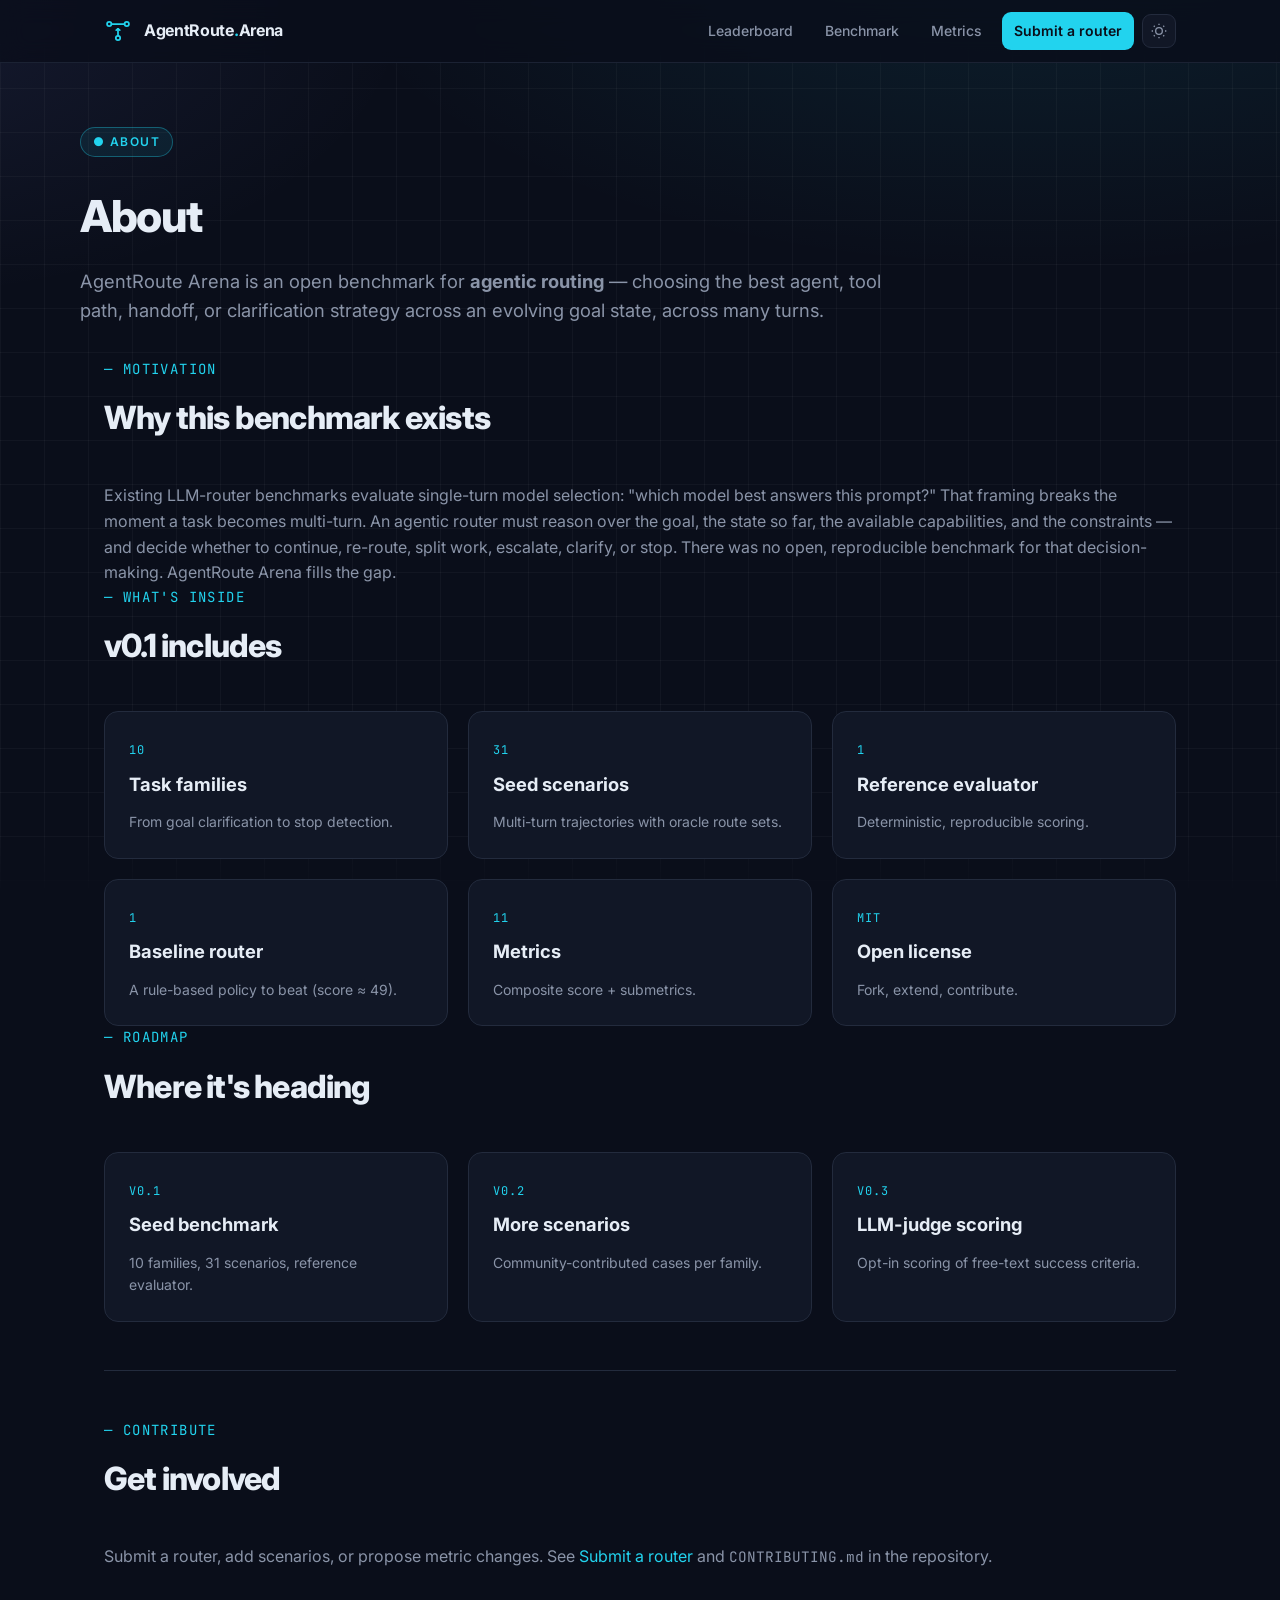
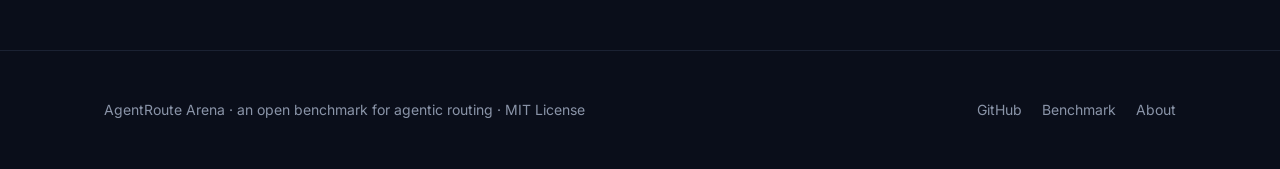
==== site/about.html @ e67cfc21 "Initial commit: AgentRoute Arena v0.1 — agentic routing benchmark" ====
<!DOCTYPE html>
<html lang="en" data-theme="dark">
<head>
<meta charset="UTF-8">
<meta name="viewport" content="width=device-width, initial-scale=1.0">
<title>About — AgentRoute Arena</title>
<link rel="preconnect" href="https://fonts.googleapis.com">
<link rel="preconnect" href="https://fonts.gstatic.com" crossorigin>
<link href="https://fonts.googleapis.com/css2?family=Inter:wght@400;500;600;700;800&family=JetBrains+Mono:wght@400;500;600&display=swap" rel="stylesheet">
<link rel="stylesheet" href="styles.css">
<link rel="icon" href="data:image/svg+xml,<svg xmlns='http://www.w3.org/2000/svg' viewBox='0 0 32 32'><circle cx='6' cy='8' r='3' fill='%2322d3ee'/><circle cx='26' cy='8' r='3' fill='%23818cf8'/><circle cx='16' cy='24' r='3' fill='%2322d3ee'/><path d='M9 8 L23 8 M16 11 L16 21' stroke='%23818cf8' stroke-width='2' fill='none'/></svg>">
</head>
<body>
<header class="site-header">
  <div class="inner">
    <a class="brand" href="index.html"><svg class="logo" viewBox="0 0 32 32" fill="none" stroke="currentColor" stroke-width="2" stroke-linecap="round" stroke-linejoin="round" aria-hidden="true"><circle cx="6" cy="8" r="2.5"/><circle cx="26" cy="8" r="2.5"/><circle cx="16" cy="24" r="2.5"/><path d="M8.5 8 L23.5 8"/><path d="M16 21.5 L16 13.5"/><path d="M14 15 L16 13.5 L18 15"/></svg><span class="name">AgentRoute<b>.</b>Arena</span></a>
    <nav class="nav">
      <a href="leaderboard.html">Leaderboard</a>
      <a href="benchmark.html">Benchmark</a>
      <a href="metrics.html">Metrics</a>
      <a href="submit.html" class="cta">Submit a router</a>
      <button class="theme-toggle" data-theme-toggle aria-label="Toggle theme"><svg width="16" height="16" viewBox="0 0 24 24" fill="none" stroke="currentColor" stroke-width="2"><circle cx="12" cy="12" r="5"/><path d="M12 1v2M12 21v2M4.2 4.2l1.4 1.4M18.4 18.4l1.4 1.4M1 12h2M21 12h2M4.2 19.8l1.4-1.4M18.4 5.6l1.4-1.4"/></svg></button>
    </nav>
  </div>
</header>

<main>
<section class="page-head container">
  <span class="eyebrow">● ABOUT</span>
  <h1>About</h1>
  <p>AgentRoute Arena is an open benchmark for <strong>agentic routing</strong> — choosing the best agent, tool path, handoff, or clarification strategy across an evolving goal state, across many turns.</p>
</section>

<section class="container">
  <div class="section-head"><span class="num">— MOTIVATION</span><h2>Why this benchmark exists</h2></div>
  <p class="text-muted">Existing LLM-router benchmarks evaluate single-turn model selection: "which model best answers this prompt?" That framing breaks the moment a task becomes multi-turn. An agentic router must reason over the goal, the state so far, the available capabilities, and the constraints — and decide whether to continue, re-route, split work, escalate, clarify, or stop. There was no open, reproducible benchmark for that decision-making. AgentRoute Arena fills the gap.</p>
</section>

<section class="container">
  <div class="section-head"><span class="num">— WHAT'S INSIDE</span><h2>v0.1 includes</h2></div>
  <div class="grid grid-3">
    <div class="card"><span class="k">10</span><h3>Task families</h3><p>From goal clarification to stop detection.</p></div>
    <div class="card"><span class="k">31</span><h3>Seed scenarios</h3><p>Multi-turn trajectories with oracle route sets.</p></div>
    <div class="card"><span class="k">1</span><h3>Reference evaluator</h3><p>Deterministic, reproducible scoring.</p></div>
    <div class="card"><span class="k">1</span><h3>Baseline router</h3><p>A rule-based policy to beat (score ≈ 49).</p></div>
    <div class="card"><span class="k">11</span><h3>Metrics</h3><p>Composite score + submetrics.</p></div>
    <div class="card"><span class="k">MIT</span><h3>Open license</h3><p>Fork, extend, contribute.</p></div>
  </div>
</section>

<section class="container">
  <div class="section-head"><span class="num">— ROADMAP</span><h2>Where it's heading</h2></div>
  <div class="grid grid-3">
    <div class="card"><span class="k">v0.1</span><h3>Seed benchmark</h3><p>10 families, 31 scenarios, reference evaluator.</p></div>
    <div class="card"><span class="k">v0.2</span><h3>More scenarios</h3><p>Community-contributed cases per family.</p></div>
    <div class="card"><span class="k">v0.3</span><h3>LLM-judge scoring</h3><p>Opt-in scoring of free-text success criteria.</p></div>
  </div>
</section>

<section class="container">
  <hr class="rule">
  <div class="section-head"><span class="num">— CONTRIBUTE</span><h2>Get involved</h2></div>
  <p class="text-muted">Submit a router, add scenarios, or propose metric changes. See <a href="submit.html" style="color:var(--accent)">Submit a router</a> and <code>CONTRIBUTING.md</code> in the repository.</p>
</section>
</main>

<footer class="site-footer">
  <div class="inner"><span class="muted">AgentRoute Arena · an open benchmark for agentic routing · MIT License</span><div style="display:flex;gap:var(--space-5)"><a href="https://github.com/agentroute/agentroute-arena">GitHub</a><a href="benchmark.html">Benchmark</a><a href="about.html">About</a></div></div>
</footer>
<script src="app.js"></script>
</body>
</html>
---- site/styles.css ----
/* AgentRoute Arena — design system */
:root {
  --font-body: 'Inter', -apple-system, BlinkMacSystemFont, 'Segoe UI', sans-serif;
  --font-display: 'Inter', -apple-system, BlinkMacSystemFont, 'Segoe UI', sans-serif;
  --font-mono: 'JetBrains Mono', ui-monospace, 'SF Mono', Menlo, monospace;

  /* Dark theme (default) */
  --bg: #0a0e1a;
  --bg-grad: radial-gradient(1200px 600px at 80% -10%, rgba(34, 211, 238, 0.10), transparent 60%),
             radial-gradient(900px 500px at -10% 0%, rgba(129, 140, 248, 0.10), transparent 60%);
  --surface: #111726;
  --surface-2: #161d2e;
  --border: #232b3d;
  --border-soft: #1b2233;
  --text: #e6edf6;
  --muted: #8a94a8;
  --faint: #5b6478;
  --accent: #22d3ee;
  --accent-strong: #06b6d4;
  --accent-2: #818cf8;
  --good: #34d399;
  --warn: #fbbf24;
  --bad: #f87171;
  --grid: rgba(255, 255, 255, 0.035);

  --radius: 14px;
  --radius-sm: 9px;
  --shadow: 0 1px 0 rgba(255,255,255,0.03) inset, 0 12px 40px -12px rgba(0,0,0,0.6);

  --text-xs: 0.75rem;
  --text-sm: 0.875rem;
  --text-base: 1rem;
  --text-lg: 1.15rem;
  --text-xl: 1.5rem;
  --text-2xl: 2rem;
  --text-3xl: 2.75rem;

  --space-1: 0.25rem; --space-2: 0.5rem; --space-3: 0.75rem; --space-4: 1rem;
  --space-5: 1.25rem; --space-6: 1.5rem; --space-8: 2rem; --space-10: 2.5rem;
  --space-12: 3rem; --space-16: 4rem; --space-20: 5rem; --space-24: 6rem;

  --content: 1120px;
}

[data-theme='light'] {
  --bg: #f6f7fa;
  --bg-grad: radial-gradient(1200px 600px at 80% -10%, rgba(8, 145, 178, 0.10), transparent 60%),
             radial-gradient(900px 500px at -10% 0%, rgba(99, 102, 241, 0.08), transparent 60%);
  --surface: #ffffff;
  --surface-2: #f1f3f8;
  --border: #e2e6ee;
  --border-soft: #eef1f6;
  --text: #0d1320;
  --muted: #5a6478;
  --faint: #97a0b0;
  --accent: #0891b2;
  --accent-strong: #0e7490;
  --accent-2: #6366f1;
  --grid: rgba(0, 0, 0, 0.035);
  --shadow: 0 1px 2px rgba(13, 19, 32, 0.04), 0 16px 40px -16px rgba(13, 19, 32, 0.18);
}

* { box-sizing: border-box; margin: 0; padding: 0; }

html { scroll-behavior: smooth; -webkit-text-size-adjust: 100%; }

body {
  font-family: var(--font-body);
  background: var(--bg);
  color: var(--text);
  line-height: 1.6;
  font-size: var(--text-base);
  -webkit-font-smoothing: antialiased;
  min-height: 100vh;
}

body::before {
  content: '';
  position: fixed; inset: 0; z-index: -2;
  background: var(--bg-grad), var(--bg);
}
body::after {
  content: '';
  position: fixed; inset: 0; z-index: -1;
  background-image:
    linear-gradient(var(--grid) 1px, transparent 1px),
    linear-gradient(90deg, var(--grid) 1px, transparent 1px);
  background-size: 44px 44px;
  mask: linear-gradient(180deg, transparent, #000 8%, #000 92%, transparent);
}

a { color: inherit; text-decoration: none; }
code, .mono { font-family: var(--font-mono); font-size: 0.9em; }

.container { max-width: var(--content); margin: 0 auto; padding: 0 var(--space-6); }

/* Header */
.site-header {
  position: sticky; top: 0; z-index: 50;
  backdrop-filter: blur(12px);
  background: color-mix(in srgb, var(--bg) 78%, transparent);
  border-bottom: 1px solid var(--border-soft);
}
.site-header .inner {
  max-width: var(--content); margin: 0 auto;
  display: flex; align-items: center; gap: var(--space-6);
  padding: var(--space-3) var(--space-6);
}
.brand { display: flex; align-items: center; gap: var(--space-3); font-weight: 700; letter-spacing: -0.02em; }
.brand .logo { width: 28px; height: 28px; color: var(--accent); flex: none; }
.brand .name { font-size: var(--text-base); }
.brand .name b { color: var(--accent); }
.nav { display: flex; gap: var(--space-2); margin-left: auto; align-items: center; }
.nav a {
  font-size: var(--text-sm); color: var(--muted); padding: var(--space-2) var(--space-3);
  border-radius: var(--radius-sm); transition: color .15s, background .15s; font-weight: 500;
}
.nav a:hover { color: var(--text); background: var(--surface-2); }
.nav a.active { color: var(--text); }
.nav .cta {
  color: var(--bg); background: var(--accent); font-weight: 600;
}
.nav .cta:hover { background: var(--accent-strong); color: var(--bg); }
.theme-toggle {
  width: 34px; height: 34px; display: grid; place-items: center; border-radius: var(--radius-sm);
  color: var(--muted); border: 1px solid var(--border); background: var(--surface); cursor: pointer;
}
.theme-toggle:hover { color: var(--text); }

@media (max-width: 760px) {
  .nav a:not(.cta):not(.icon) { display: none; }
}

/* Hero */
.hero { padding: var(--space-20) 0 var(--space-16); position: relative; overflow: hidden; }
.eyebrow {
  display: inline-flex; align-items: center; gap: var(--space-2);
  font-size: var(--text-xs); font-weight: 600; letter-spacing: 0.12em; text-transform: uppercase;
  color: var(--accent); border: 1px solid color-mix(in srgb, var(--accent) 35%, transparent);
  padding: var(--space-1) var(--space-3); border-radius: 999px; margin-bottom: var(--space-6);
  background: color-mix(in srgb, var(--accent) 8%, transparent);
}
.hero h1 {
  font-size: clamp(2.1rem, 6vw, var(--text-3xl)); line-height: 1.05; letter-spacing: -0.035em;
  font-weight: 800; max-width: 16ch; margin-bottom: var(--space-5);
}
.hero h1 .grad {
  background: linear-gradient(120deg, var(--accent), var(--accent-2));
  -webkit-background-clip: text; background-clip: text; color: transparent;
}
.hero p.lead { font-size: var(--text-lg); color: var(--muted); max-width: 62ch; margin-bottom: var(--space-8); }
.hero .cta-row { display: flex; flex-wrap: wrap; gap: var(--space-3); }
.btn {
  display: inline-flex; align-items: center; gap: var(--space-2);
  padding: var(--space-3) var(--space-5); border-radius: var(--radius-sm); font-weight: 600; font-size: var(--text-sm);
  transition: transform .12s, background .15s, border-color .15s;
}
.btn.primary { background: var(--accent); color: var(--bg); }
.btn.primary:hover { background: var(--accent-strong); }
.btn.ghost { border: 1px solid var(--border); color: var(--text); background: var(--surface); }
.btn.ghost:hover { border-color: var(--accent); color: var(--accent); }
.btn:active { transform: translateY(1px); }

.hero-diagram { position: absolute; right: -4%; top: 50%; transform: translateY(-50%); opacity: 0.5; pointer-events: none; width: 520px; }
@media (max-width: 1000px) { .hero-diagram { display: none; } }

/* Sections */
section { padding: var(--space-16) 0; }
.section-head { margin-bottom: var(--space-10); }
.section-head h2 { font-size: var(--text-2xl); letter-spacing: -0.025em; font-weight: 800; margin-bottom: var(--space-3); }
.section-head p { color: var(--muted); max-width: 65ch; font-size: var(--text-lg); }
.section-head .num { color: var(--accent); font-family: var(--font-mono); font-size: var(--text-sm); display: block; margin-bottom: var(--space-3); letter-spacing: 0.1em; }

/* Comparison */
.compare {
  display: grid; grid-template-columns: 1fr 1fr; gap: 1px; background: var(--border);
  border: 1px solid var(--border); border-radius: var(--radius); overflow: hidden;
}
.compare .col { background: var(--surface); padding: var(--space-8); }
.compare .col h3 { font-size: var(--text-lg); margin-bottom: var(--space-2); font-weight: 700; }
.compare .col .tag { font-size: var(--text-xs); font-family: var(--font-mono); color: var(--muted); margin-bottom: var(--space-6); letter-spacing: 0.08em; text-transform: uppercase; }
.compare ul { list-style: none; display: flex; flex-direction: column; gap: var(--space-3); }
.compare li { display: flex; gap: var(--space-3); font-size: var(--text-sm); color: var(--muted); }
.compare li .dot { color: var(--accent); flex: none; }
.compare .col.llm { border-top: 3px solid var(--faint); }
.compare .col.agentic { border-top: 3px solid var(--accent); background: var(--surface-2); }
.compare .col.agentic li .dot { color: var(--accent); }
@media (max-width: 760px) { .compare { grid-template-columns: 1fr; } }

/* Pillars */
.pillars { display: grid; grid-template-columns: repeat(5, 1fr); gap: var(--space-4); }
.pillar { background: var(--surface); border: 1px solid var(--border); border-radius: var(--radius); padding: var(--space-6); }
.pillar .ic { color: var(--accent); margin-bottom: var(--space-3); }
.pillar h4 { font-size: var(--text-base); margin-bottom: var(--space-2); }
.pillar p { font-size: var(--text-sm); color: var(--muted); }
@media (max-width: 920px) { .pillars { grid-template-columns: repeat(2, 1fr); } }
@media (max-width: 520px) { .pillars { grid-template-columns: 1fr; } }

/* Cards grid */
.grid { display: grid; gap: var(--space-5); }
.grid-3 { grid-template-columns: repeat(3, 1fr); }
.grid-4 { grid-template-columns: repeat(4, 1fr); }
@media (max-width: 920px) { .grid-3, .grid-4 { grid-template-columns: 1fr 1fr; } }
@media (max-width: 560px) { .grid-3, .grid-4 { grid-template-columns: 1fr; } }

.card { background: var(--surface); border: 1px solid var(--border); border-radius: var(--radius); padding: var(--space-6); transition: border-color .15s, transform .15s; }
.card:hover { border-color: var(--accent); transform: translateY(-2px); }
.card .k { font-size: var(--text-xs); font-family: var(--font-mono); color: var(--accent); letter-spacing: 0.08em; text-transform: uppercase; }
.card h3 { font-size: var(--text-lg); margin: var(--space-2) 0 var(--space-3); font-weight: 700; }
.card p { font-size: var(--text-sm); color: var(--muted); }
.card .meta { margin-top: var(--space-4); display: flex; gap: var(--space-2); flex-wrap: wrap; }
.tag-chip { font-size: var(--text-xs); font-family: var(--font-mono); color: var(--muted); background: var(--surface-2); border: 1px solid var(--border); padding: 2px var(--space-2); border-radius: var(--radius-sm); }

/* Stats */
.stats { display: grid; grid-template-columns: repeat(4, 1fr); gap: var(--space-6); padding: var(--space-10) 0; border-block: 1px solid var(--border); }
.stat .v { font-size: var(--text-3xl); font-weight: 800; letter-spacing: -0.03em; }
.stat .v .unit { color: var(--accent); }
.stat .l { font-size: var(--text-sm); color: var(--muted); margin-top: var(--space-1); }
@media (max-width: 760px) { .stats { grid-template-columns: repeat(2, 1fr); } }

/* Leaderboard table */
.table-wrap { background: var(--surface); border: 1px solid var(--border); border-radius: var(--radius); overflow: hidden; }
.table-wrap.scroll { overflow-x: auto; }
table.lb { width: 100%; min-width: 760px; border-collapse: collapse; font-size: var(--text-sm); }
table.lb th, table.lb td { padding: var(--space-4) var(--space-4); text-align: left; white-space: nowrap; }
table.lb thead th { font-size: var(--text-xs); text-transform: uppercase; letter-spacing: 0.08em; color: var(--muted); font-weight: 600; border-bottom: 1px solid var(--border); background: var(--surface-2); cursor: pointer; user-select: none; }
table.lb tbody tr { border-bottom: 1px solid var(--border-soft); transition: background .12s; }
table.lb tbody tr:last-child { border-bottom: none; }
table.lb tbody tr:hover { background: var(--surface-2); }
table.lb td.score { font-family: var(--font-mono); font-weight: 700; }
table.lb .rank { color: var(--faint); font-family: var(--font-mono); width: 40px; }
table.lb .rank.top { color: var(--accent); }
table.lb .badge { font-size: var(--text-xs); font-family: var(--font-mono); padding: 2px var(--space-2); border-radius: 999px; border: 1px solid var(--border); color: var(--muted); }
table.lb .badge.baseline { color: var(--warn); border-color: color-mix(in srgb, var(--warn) 40%, transparent); }
table.lb .bar { height: 6px; background: var(--surface-2); border-radius: 999px; overflow: hidden; min-width: 64px; }
table.lb .bar > i { display: block; height: 100%; background: linear-gradient(90deg, var(--accent), var(--accent-2)); border-radius: 999px; }
.note { font-size: var(--text-sm); color: var(--muted); margin-top: var(--space-4); }
.note .pill { color: var(--warn); }

@media (max-width: 760px) {
  table.lb th:nth-child(n+5), table.lb td:nth-child(n+5) { display: none; }
}

/* Metric bars */
.metric-row { display: grid; grid-template-columns: 1fr auto 1fr; gap: var(--space-4); align-items: center; padding: var(--space-3) 0; border-bottom: 1px solid var(--border-soft); }
.metric-row .name { font-weight: 600; font-size: var(--text-sm); }
.metric-row .desc { font-size: var(--text-xs); color: var(--muted); }
.metric-row .val { font-family: var(--font-mono); font-weight: 700; min-width: 56px; text-align: right; }
.metric-row .track { height: 6px; background: var(--surface-2); border-radius: 999px; overflow: hidden; }
.metric-row .track > i { display: block; height: 100%; background: linear-gradient(90deg, var(--accent), var(--accent-2)); border-radius: 999px; }

/* Scenario sample */
pre.code {
  background: var(--surface); border: 1px solid var(--border); border-radius: var(--radius);
  padding: var(--space-6); overflow-x: auto; font-family: var(--font-mono); font-size: var(--text-sm);
  line-height: 1.7; color: var(--text);
}
pre.code .k { color: var(--accent-2); }
pre.code .s { color: var(--good); }
pre.code .c { color: var(--faint); }
pre.code .ky { color: var(--accent); }

/* Steps */
ol.steps { list-style: none; counter-reset: s; display: flex; flex-direction: column; gap: var(--space-6); }
ol.steps li { counter-increment: s; display: grid; grid-template-columns: 48px 1fr; gap: var(--space-5); align-items: start; }
ol.steps li::before { content: counter(s); width: 32px; height: 32px; display: grid; place-items: center; border-radius: 999px; background: var(--surface-2); border: 1px solid var(--border); color: var(--accent); font-family: var(--font-mono); font-weight: 700; font-size: var(--text-sm); }
ol.steps h3 { font-size: var(--text-base); margin-bottom: var(--space-1); }
ol.steps p { font-size: var(--text-sm); color: var(--muted); }
ol.steps code { background: var(--surface-2); padding: 1px 6px; border-radius: 4px; border: 1px solid var(--border); }

/* Footer */
.site-footer { border-top: 1px solid var(--border-soft); padding: var(--space-12) 0; margin-top: var(--space-20); }
.site-footer .inner { max-width: var(--content); margin: 0 auto; padding: 0 var(--space-6); display: flex; flex-wrap: wrap; gap: var(--space-6); align-items: center; justify-content: space-between; }
.site-footer .muted { color: var(--muted); font-size: var(--text-sm); }
.site-footer a { color: var(--muted); font-size: var(--text-sm); }
.site-footer a:hover { color: var(--accent); }

/* Page header (interior) */
.page-head { padding: var(--space-16) 0 var(--space-8); }
.page-head h1 { font-size: var(--text-3xl); letter-spacing: -0.03em; font-weight: 800; margin-bottom: var(--space-4); }
.page-head p { color: var(--muted); max-width: 70ch; font-size: var(--text-lg); }

.text-muted { color: var(--muted); }
.mono-sm { font-family: var(--font-mono); font-size: var(--text-sm); }
hr.rule { border: none; border-top: 1px solid var(--border); margin: var(--space-12) 0; }
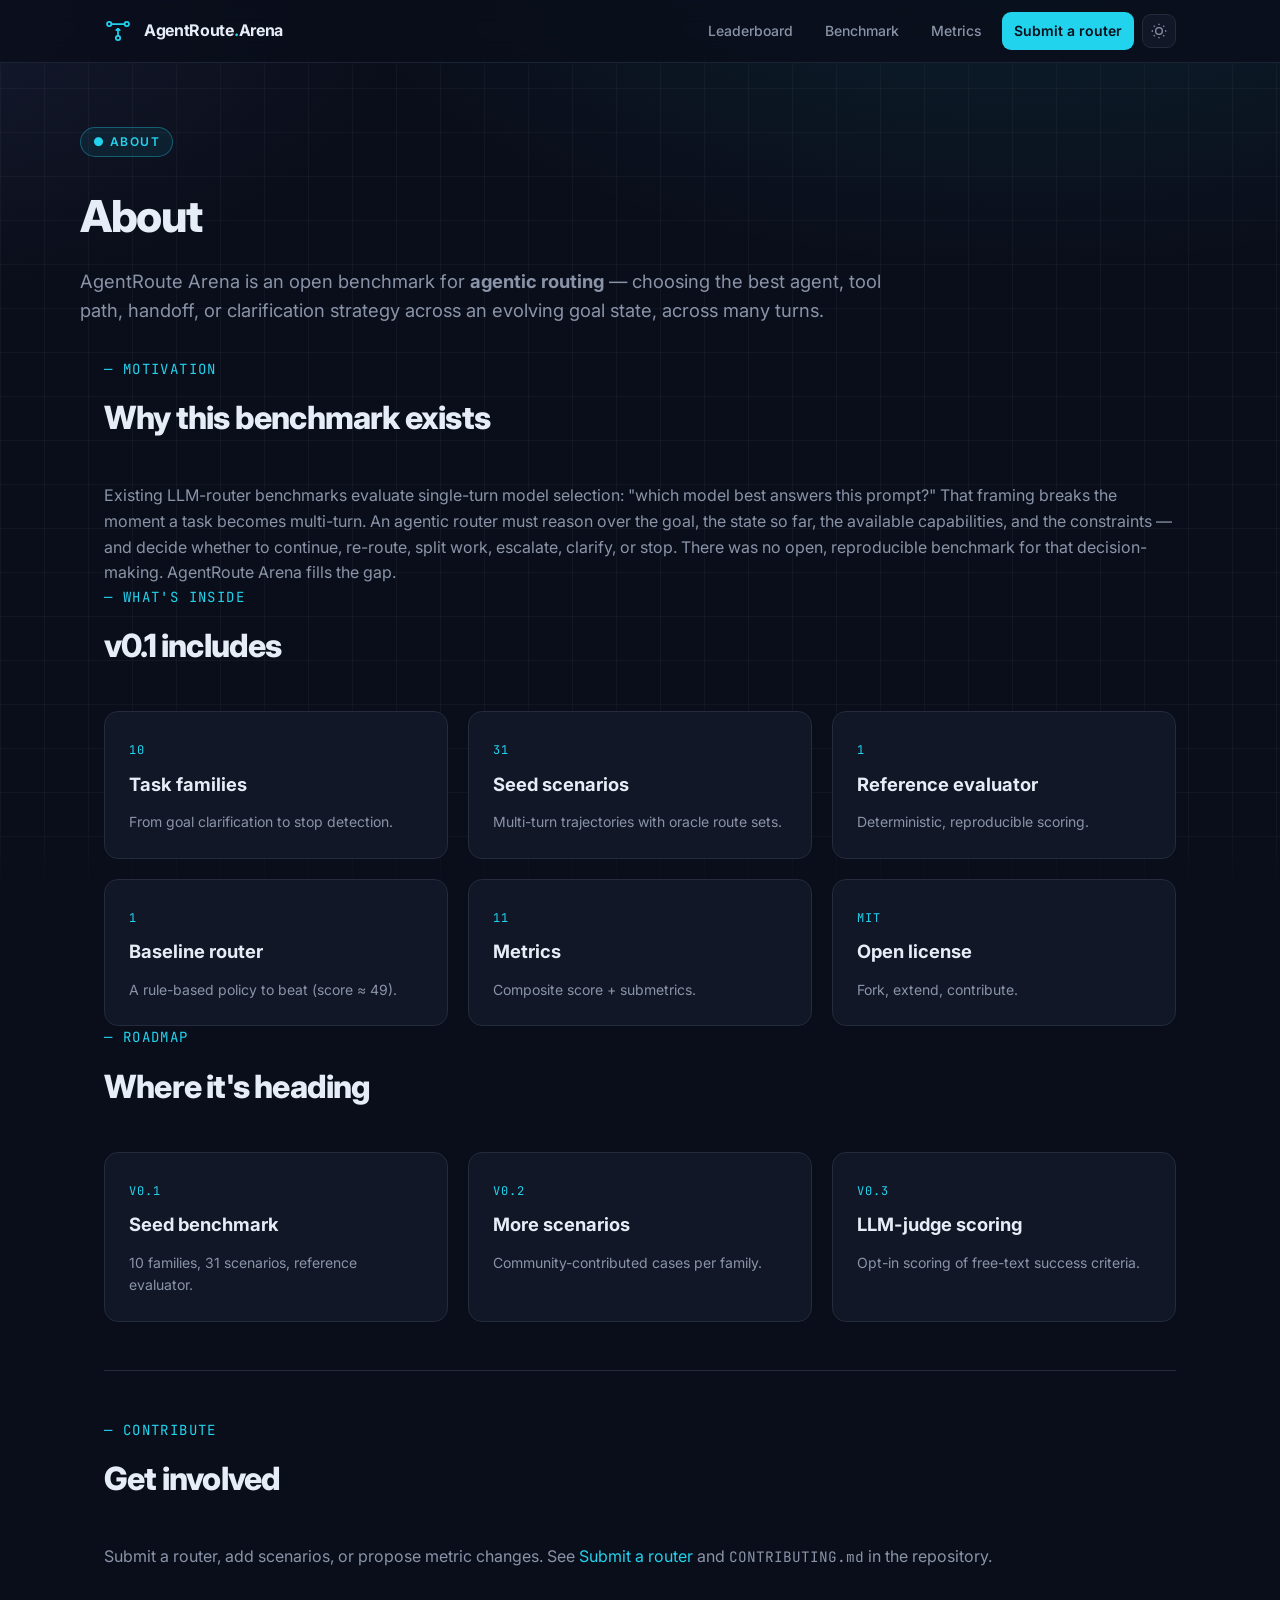
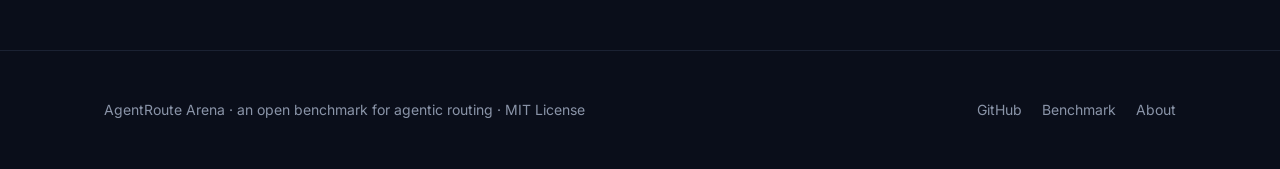
==== commit 0cea0d41: "Point site links to shantanugg/agentroutearea" ====
--- a/site/about.html
+++ b/site/about.html
@@ -65,7 +65,7 @@
 </main>
 
 <footer class="site-footer">
-  <div class="inner"><span class="muted">AgentRoute Arena · an open benchmark for agentic routing · MIT License</span><div style="display:flex;gap:var(--space-5)"><a href="https://github.com/agentroute/agentroute-arena">GitHub</a><a href="benchmark.html">Benchmark</a><a href="about.html">About</a></div></div>
+  <div class="inner"><span class="muted">AgentRoute Arena · an open benchmark for agentic routing · MIT License</span><div style="display:flex;gap:var(--space-5)"><a href="https://github.com/shantanugg/agentroutearea">GitHub</a><a href="benchmark.html">Benchmark</a><a href="about.html">About</a></div></div>
 </footer>
 <script src="app.js"></script>
 </body>
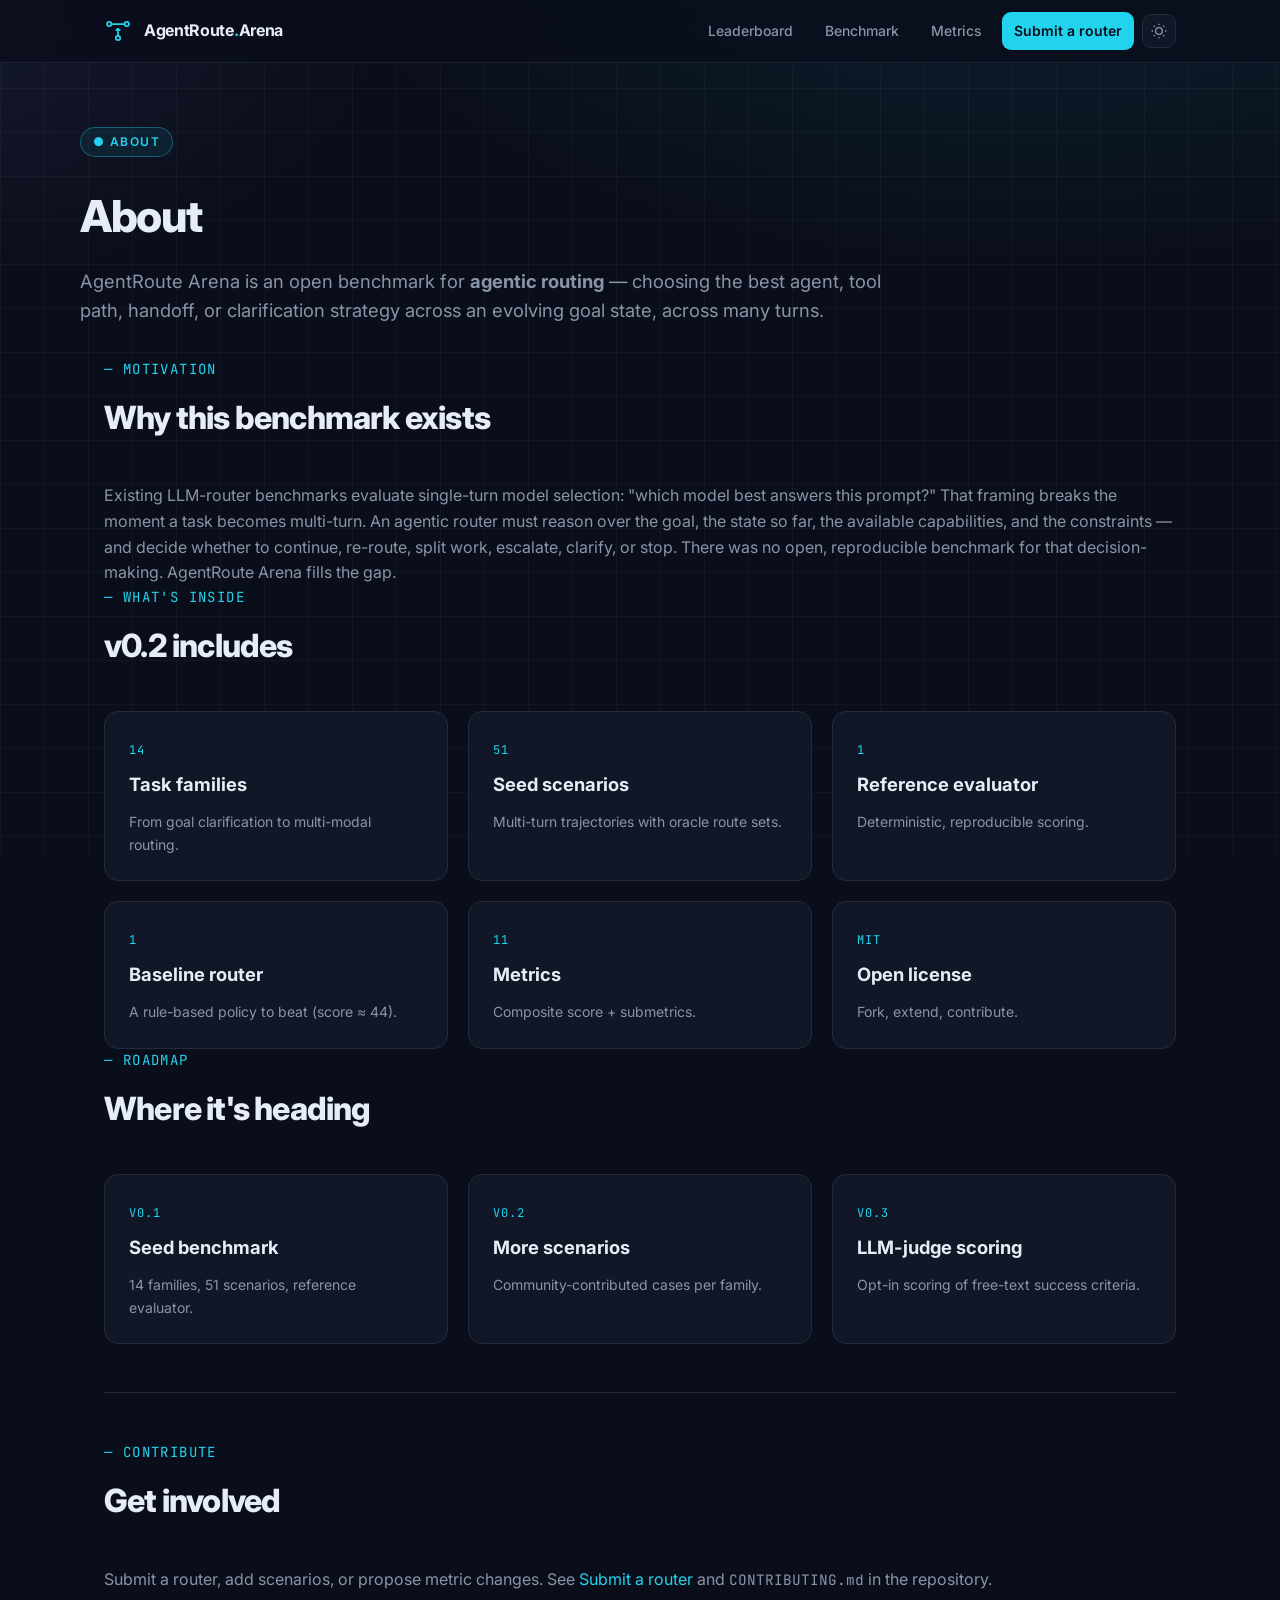
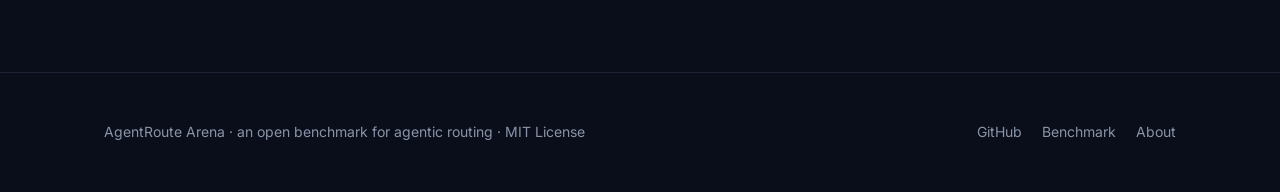
==== commit b1bad96c: "Add 20 test scenarios: 4 new families (context_retrieval, verification, capability_escalation, multi" ====
--- a/site/about.html
+++ b/site/about.html
@@ -37,12 +37,12 @@
 </section>
 
 <section class="container">
-  <div class="section-head"><span class="num">— WHAT'S INSIDE</span><h2>v0.1 includes</h2></div>
+  <div class="section-head"><span class="num">— WHAT'S INSIDE</span><h2>v0.2 includes</h2></div>
   <div class="grid grid-3">
-    <div class="card"><span class="k">10</span><h3>Task families</h3><p>From goal clarification to stop detection.</p></div>
-    <div class="card"><span class="k">31</span><h3>Seed scenarios</h3><p>Multi-turn trajectories with oracle route sets.</p></div>
+    <div class="card"><span class="k">14</span><h3>Task families</h3><p>From goal clarification to multi-modal routing.</p></div>
+    <div class="card"><span class="k">51</span><h3>Seed scenarios</h3><p>Multi-turn trajectories with oracle route sets.</p></div>
     <div class="card"><span class="k">1</span><h3>Reference evaluator</h3><p>Deterministic, reproducible scoring.</p></div>
-    <div class="card"><span class="k">1</span><h3>Baseline router</h3><p>A rule-based policy to beat (score ≈ 49).</p></div>
+    <div class="card"><span class="k">1</span><h3>Baseline router</h3><p>A rule-based policy to beat (score ≈ 44).</p></div>
     <div class="card"><span class="k">11</span><h3>Metrics</h3><p>Composite score + submetrics.</p></div>
     <div class="card"><span class="k">MIT</span><h3>Open license</h3><p>Fork, extend, contribute.</p></div>
   </div>
@@ -51,7 +51,7 @@
 <section class="container">
   <div class="section-head"><span class="num">— ROADMAP</span><h2>Where it's heading</h2></div>
   <div class="grid grid-3">
-    <div class="card"><span class="k">v0.1</span><h3>Seed benchmark</h3><p>10 families, 31 scenarios, reference evaluator.</p></div>
+    <div class="card"><span class="k">v0.1</span><h3>Seed benchmark</h3><p>14 families, 51 scenarios, reference evaluator.</p></div>
     <div class="card"><span class="k">v0.2</span><h3>More scenarios</h3><p>Community-contributed cases per family.</p></div>
     <div class="card"><span class="k">v0.3</span><h3>LLM-judge scoring</h3><p>Opt-in scoring of free-text success criteria.</p></div>
   </div>
@@ -65,7 +65,7 @@
 </main>
 
 <footer class="site-footer">
-  <div class="inner"><span class="muted">AgentRoute Arena · an open benchmark for agentic routing · MIT License</span><div style="display:flex;gap:var(--space-5)"><a href="https://github.com/shantanugg/agentroutearea">GitHub</a><a href="benchmark.html">Benchmark</a><a href="about.html">About</a></div></div>
+  <div class="inner"><span class="muted">AgentRoute Arena · an open benchmark for agentic routing · MIT License</span><div style="display:flex;gap:var(--space-5)"><a href="https://github.com/shantanugg/agentroutearena">GitHub</a><a href="benchmark.html">Benchmark</a><a href="about.html">About</a></div></div>
 </footer>
 <script src="app.js"></script>
 </body>
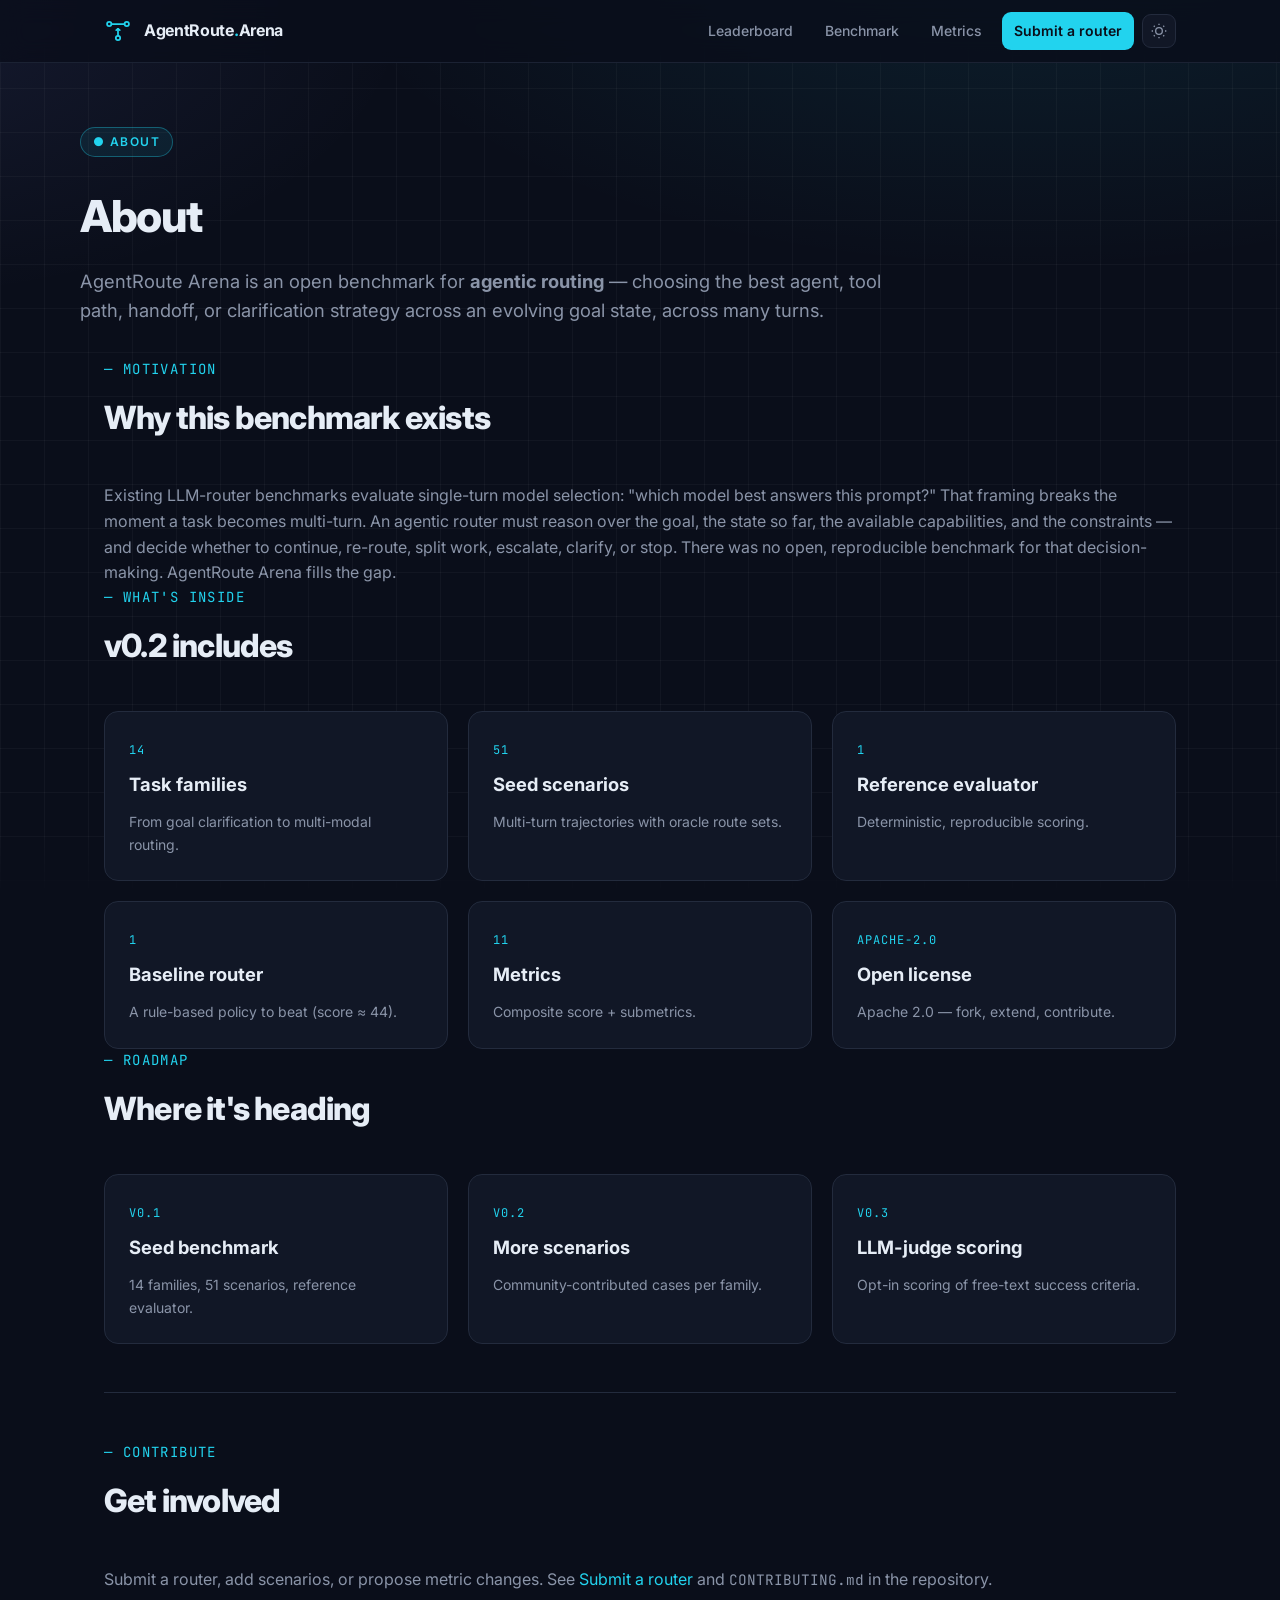
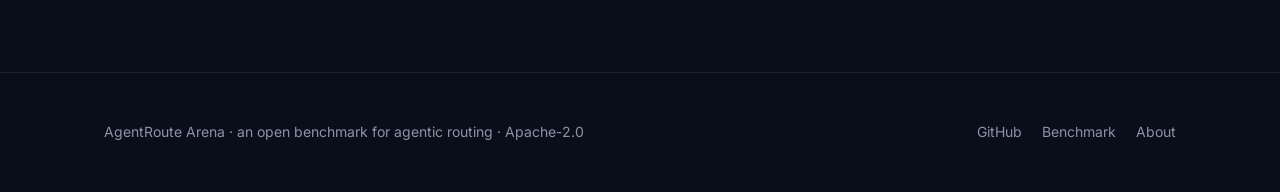
==== commit 01779ed9: "License: Apache 2.0; add ecosystem comparison of routers (Not Diamond, Kiro, OpenRouter, Unify, Mart" ====
--- a/site/about.html
+++ b/site/about.html
@@ -44,7 +44,7 @@
     <div class="card"><span class="k">1</span><h3>Reference evaluator</h3><p>Deterministic, reproducible scoring.</p></div>
     <div class="card"><span class="k">1</span><h3>Baseline router</h3><p>A rule-based policy to beat (score ≈ 44).</p></div>
     <div class="card"><span class="k">11</span><h3>Metrics</h3><p>Composite score + submetrics.</p></div>
-    <div class="card"><span class="k">MIT</span><h3>Open license</h3><p>Fork, extend, contribute.</p></div>
+    <div class="card"><span class="k">Apache-2.0</span><h3>Open license</h3><p>Apache 2.0 — fork, extend, contribute.</p></div>
   </div>
 </section>
 
@@ -65,7 +65,7 @@
 </main>
 
 <footer class="site-footer">
-  <div class="inner"><span class="muted">AgentRoute Arena · an open benchmark for agentic routing · MIT License</span><div style="display:flex;gap:var(--space-5)"><a href="https://github.com/shantanugg/agentroutearena">GitHub</a><a href="benchmark.html">Benchmark</a><a href="about.html">About</a></div></div>
+  <div class="inner"><span class="muted">AgentRoute Arena · an open benchmark for agentic routing · Apache-2.0</span><div style="display:flex;gap:var(--space-5)"><a href="https://github.com/shantanugg/agentroutearena">GitHub</a><a href="benchmark.html">Benchmark</a><a href="about.html">About</a></div></div>
 </footer>
 <script src="app.js"></script>
 </body>
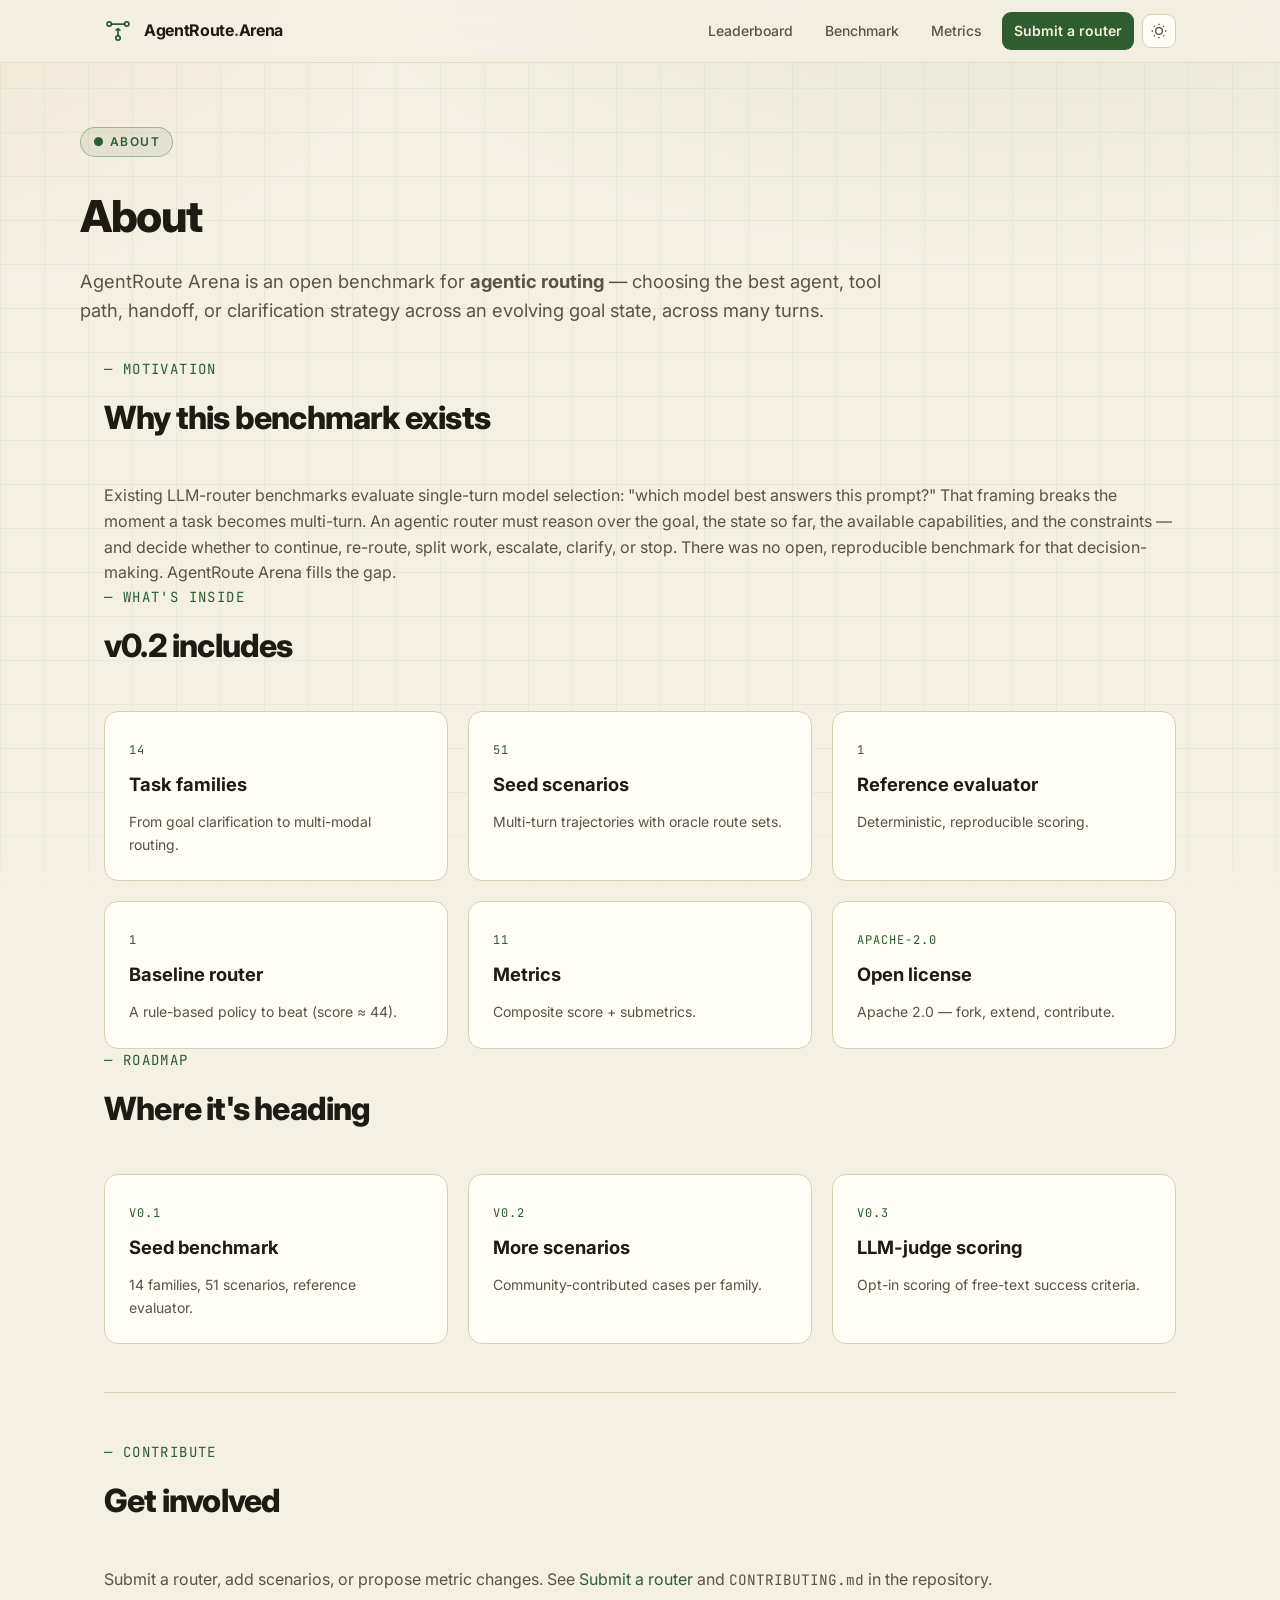
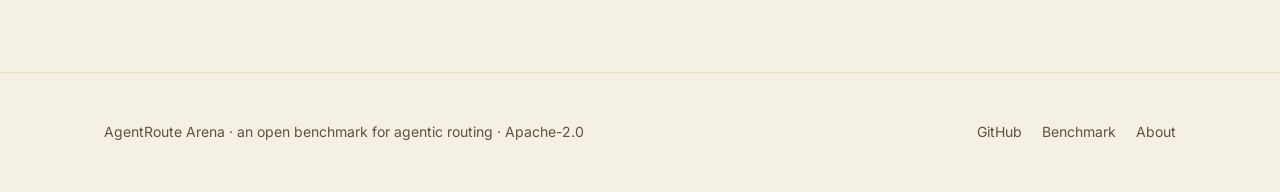
==== commit acd7433d: "Redesign site with NPS (National Park Service) color palette; add RouterArena-style hero 'top router" ====
--- a/site/about.html
+++ b/site/about.html
@@ -1,5 +1,5 @@
 <!DOCTYPE html>
-<html lang="en" data-theme="dark">
+<html lang="en" data-theme="light">
 <head>
 <meta charset="UTF-8">
 <meta name="viewport" content="width=device-width, initial-scale=1.0">
--- a/site/styles.css
+++ b/site/styles.css
@@ -4,28 +4,30 @@
   --font-display: 'Inter', -apple-system, BlinkMacSystemFont, 'Segoe UI', sans-serif;
   --font-mono: 'JetBrains Mono', ui-monospace, 'SF Mono', Menlo, monospace;
 
-  /* Dark theme (default) */
-  --bg: #0a0e1a;
-  --bg-grad: radial-gradient(1200px 600px at 80% -10%, rgba(34, 211, 238, 0.10), transparent 60%),
-             radial-gradient(900px 500px at -10% 0%, rgba(129, 140, 248, 0.10), transparent 60%);
-  --surface: #111726;
-  --surface-2: #161d2e;
-  --border: #232b3d;
-  --border-soft: #1b2233;
-  --text: #e6edf6;
-  --muted: #8a94a8;
-  --faint: #5b6478;
-  --accent: #22d3ee;
-  --accent-strong: #06b6d4;
-  --accent-2: #818cf8;
-  --good: #34d399;
-  --warn: #fbbf24;
-  --bad: #f87171;
-  --grid: rgba(255, 255, 255, 0.035);
+  /* NPS light theme (default) — National Park Service brand palette
+     Forest green, arrowhead rust, parchment, gold, Sail blue. */
+  --bg: #f5f0e4;
+  --bg-grad: radial-gradient(1200px 600px at 80% -10%, rgba(46, 93, 50, 0.08), transparent 60%),
+             radial-gradient(900px 500px at -10% 0%, rgba(181, 101, 29, 0.07), transparent 60%);
+  --surface: #fffdf6;
+  --surface-2: #ece4d2;
+  --border: #d9cfb6;
+  --border-soft: #e6dec9;
+  --text: #1c1b14;
+  --muted: #5b5343;
+  --faint: #8c8472;
+  --accent: #2e5d32;
+  --accent-strong: #1f3d1f;
+  --accent-2: #b5651d;
+  --good: #4a7c2a;
+  --warn: #b5851a;
+  --bad: #9b2226;
+  --sail: #bae5f9;
+  --grid: rgba(46, 93, 50, 0.05);
 
   --radius: 14px;
   --radius-sm: 9px;
-  --shadow: 0 1px 0 rgba(255,255,255,0.03) inset, 0 12px 40px -12px rgba(0,0,0,0.6);
+  --shadow: 0 1px 2px rgba(28, 27, 20, 0.05), 0 16px 40px -16px rgba(28, 27, 20, 0.16);
 
   --text-xs: 0.75rem;
   --text-sm: 0.875rem;
@@ -42,22 +44,27 @@
   --content: 1120px;
 }
 
-[data-theme='light'] {
-  --bg: #f6f7fa;
-  --bg-grad: radial-gradient(1200px 600px at 80% -10%, rgba(8, 145, 178, 0.10), transparent 60%),
-             radial-gradient(900px 500px at -10% 0%, rgba(99, 102, 241, 0.08), transparent 60%);
-  --surface: #ffffff;
-  --surface-2: #f1f3f8;
-  --border: #e2e6ee;
-  --border-soft: #eef1f6;
-  --text: #0d1320;
-  --muted: #5a6478;
-  --faint: #97a0b0;
-  --accent: #0891b2;
-  --accent-strong: #0e7490;
-  --accent-2: #6366f1;
-  --grid: rgba(0, 0, 0, 0.035);
-  --shadow: 0 1px 2px rgba(13, 19, 32, 0.04), 0 16px 40px -16px rgba(13, 19, 32, 0.18);
+[data-theme='dark'] {
+  /* NPS night — deep forest */
+  --bg: #15201a;
+  --bg-grad: radial-gradient(1200px 600px at 80% -10%, rgba(127, 168, 106, 0.10), transparent 60%),
+             radial-gradient(900px 500px at -10% 0%, rgba(197, 108, 57, 0.10), transparent 60%);
+  --surface: #1c2820;
+  --surface-2: #22302a;
+  --border: #2f3d33;
+  --border-soft: #263229;
+  --text: #e9e3d2;
+  --muted: #9aa18c;
+  --faint: #6e7665;
+  --accent: #7fa86a;
+  --accent-strong: #6b9356;
+  --accent-2: #c56c39;
+  --good: #8ab361;
+  --warn: #c9a227;
+  --bad: #b5654a;
+  --sail: #2a4a55;
+  --grid: rgba(255, 255, 255, 0.035);
+  --shadow: 0 1px 0 rgba(255,255,255,0.03) inset, 0 12px 40px -12px rgba(0,0,0,0.6);
 }
 
 * { box-sizing: border-box; margin: 0; padding: 0; }
@@ -133,6 +140,8 @@
 
 /* Hero */
 .hero { padding: var(--space-20) 0 var(--space-16); position: relative; overflow: hidden; }
+.hero-grid { display: grid; grid-template-columns: 1.4fr 1fr; gap: var(--space-12); align-items: center; }
+@media (max-width: 920px) { .hero-grid { grid-template-columns: 1fr; gap: var(--space-10); } }
 .eyebrow {
   display: inline-flex; align-items: center; gap: var(--space-2);
   font-size: var(--text-xs); font-weight: 600; letter-spacing: 0.12em; text-transform: uppercase;
@@ -150,6 +159,25 @@
 }
 .hero p.lead { font-size: var(--text-lg); color: var(--muted); max-width: 62ch; margin-bottom: var(--space-8); }
 .hero .cta-row { display: flex; flex-wrap: wrap; gap: var(--space-3); }
+
+/* Mini leaderboard card (hero) */
+.mini-lb { background: var(--surface); border: 1px solid var(--border); border-radius: var(--radius); box-shadow: var(--shadow); overflow: hidden; }
+.mini-lb-head { display: flex; align-items: center; justify-content: space-between; padding: var(--space-4) var(--space-5); border-bottom: 1px solid var(--border-soft); background: var(--surface-2); }
+.mini-lb-title { font-weight: 700; font-size: var(--text-sm); letter-spacing: -0.01em; }
+.mini-lb-link { font-size: var(--text-xs); color: var(--accent); font-family: var(--font-mono); }
+.mini-lb-list { list-style: none; display: flex; flex-direction: column; }
+.mini-lb-list li { display: grid; grid-template-columns: 28px 1fr auto; align-items: center; gap: var(--space-3); padding: var(--space-4) var(--space-5); border-bottom: 1px solid var(--border-soft); }
+.mini-lb-list li:last-child { border-bottom: none; }
+.medal { width: 26px; height: 26px; display: grid; place-items: center; border-radius: 999px; font-family: var(--font-mono); font-weight: 700; font-size: var(--text-xs); color: #fff; }
+.medal.gold { background: #b5851a; }
+.medal.silver { background: #8c8472; }
+.medal.bronze { background: #9b5a2b; }
+.mini-lb-name { font-size: var(--text-sm); font-weight: 600; overflow: hidden; text-overflow: ellipsis; white-space: nowrap; }
+.mini-lb-score { font-family: var(--font-mono); font-weight: 700; font-size: var(--text-sm); color: var(--accent); }
+.mini-lb-foot { padding: var(--space-3) var(--space-5); font-size: var(--text-xs); color: var(--muted); background: var(--surface-2); }
+.mini-lb-foot a { color: var(--accent-2); font-weight: 600; }
+
+@media (max-width: 920px) { .hero-diagram { display: none; } }
 .btn {
   display: inline-flex; align-items: center; gap: var(--space-2);
   padding: var(--space-3) var(--space-5); border-radius: var(--radius-sm); font-weight: 600; font-size: var(--text-sm);
